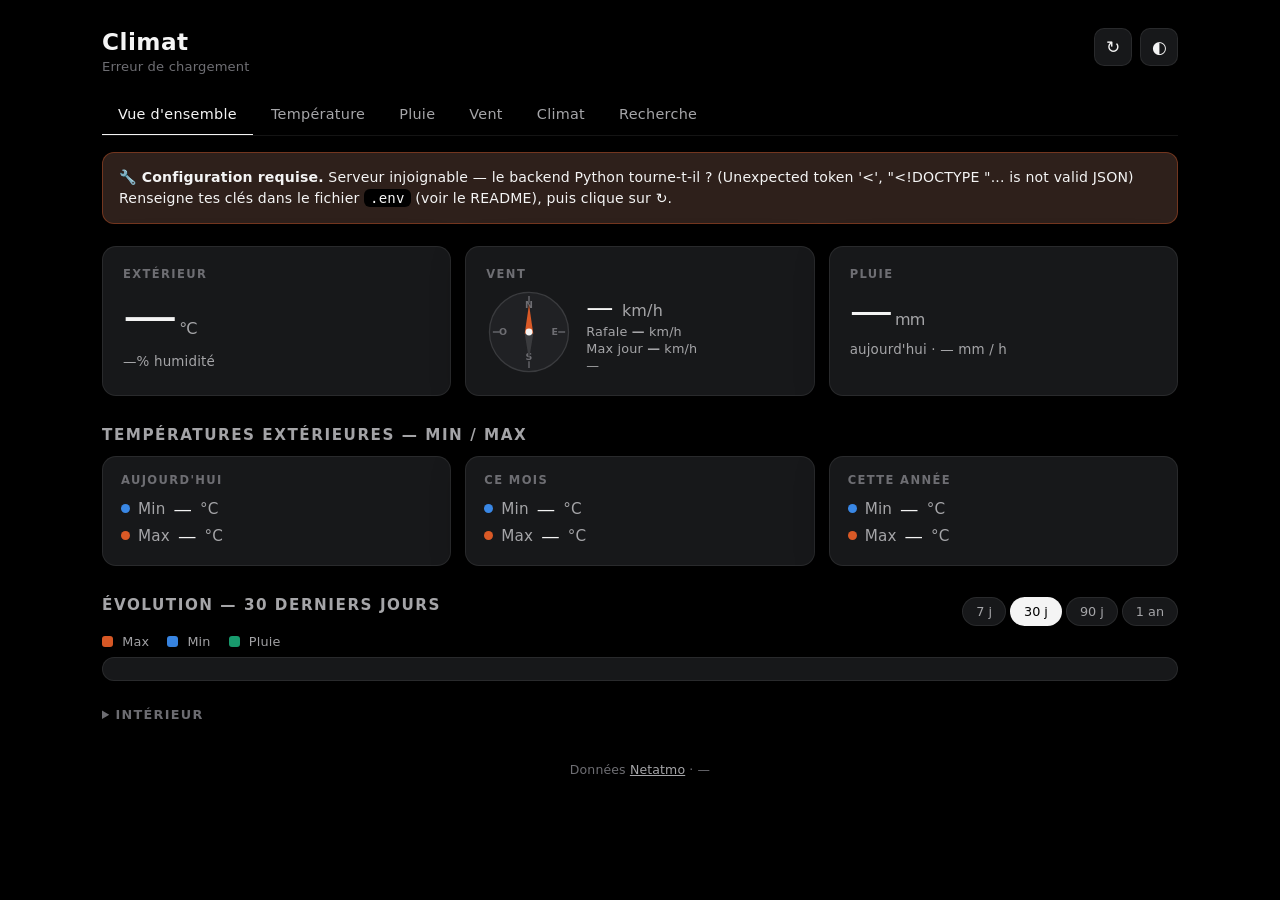
==== public/index.html @ b46e7091 "Dashboard climat Netatmo : app + export statique (site public / webapp) Co-Authored-By: Claude Fable" ====
<!DOCTYPE html>
<html lang="fr">
<head>
  <meta charset="utf-8" />
  <meta name="viewport" content="width=device-width, initial-scale=1" />
  <title>Climat · Netatmo</title>
  <link rel="stylesheet" href="style.css" />
  <link rel="icon" href="data:image/svg+xml,<svg xmlns='http://www.w3.org/2000/svg' viewBox='0 0 100 100'><text y='.9em' font-size='90'>🌤️</text></svg>" />
</head>
<body>
  <div class="wrap">
    <header class="top">
      <div class="top-left">
        <h1 id="station-name">Climat</h1>
        <p class="sub" id="updated">Chargement…</p>
      </div>
      <div class="top-right">
        <select id="station-select" class="station-select hidden" title="Choisir une station"></select>
        <button id="refresh" class="btn" title="Rafraîchir">↻</button>
        <button id="theme" class="btn" title="Thème clair/sombre">◐</button>
      </div>
    </header>

    <nav class="tabs" id="tabs">
      <button data-tab="overview" class="active">Vue d'ensemble</button>
      <button data-tab="temperature">Température</button>
      <button data-tab="rain">Pluie</button>
      <button data-tab="wind">Vent</button>
      <button data-tab="climate">Climat</button>
      <button data-tab="search">Recherche</button>
    </nav>

    <div id="banner" class="banner hidden"></div>

    <!-- ==================== VUE D'ENSEMBLE ==================== -->
    <main id="tab-overview" class="tab-page">
      <section class="tiles">
        <article class="tile tile-hero" id="tile-outdoor">
          <div class="tile-head">Extérieur <span class="trend" id="out-trend"></span></div>
          <div class="tile-value"><span id="out-temp">—</span><span class="unit">°C</span></div>
          <div class="tile-foot"><span id="out-hum">—</span>% humidité</div>
        </article>

        <article class="tile" id="tile-wind">
          <div class="tile-head">Vent</div>
          <div class="wind-row">
            <div class="compass" id="compass">
              <svg viewBox="0 0 100 100" aria-hidden="true">
                <circle cx="50" cy="50" r="46" class="compass-ring" />
                <line x1="50" y1="8" x2="50" y2="16" class="tick" />
                <line x1="50" y1="84" x2="50" y2="92" class="tick" />
                <line x1="8" y1="50" x2="16" y2="50" class="tick" />
                <line x1="84" y1="50" x2="92" y2="50" class="tick" />
                <text x="50" y="22" class="compass-label">N</text>
                <text x="50" y="83" class="compass-label">S</text>
                <text x="80" y="53" class="compass-label">E</text>
                <text x="20" y="53" class="compass-label">O</text>
                <g id="needle" transform="rotate(0 50 50)">
                  <polygon points="50,18 45,52 55,52" class="needle-main" />
                  <polygon points="50,82 45,52 55,52" class="needle-tail" />
                </g>
                <circle cx="50" cy="50" r="4" class="needle-hub" />
              </svg>
            </div>
            <div class="wind-nums">
              <div><span class="big" id="wind-str">—</span> <span class="unit">km/h</span></div>
              <div class="mini">Rafale <strong id="wind-gust">—</strong> km/h</div>
              <div class="mini">Max jour <strong id="wind-max">—</strong> km/h</div>
              <div class="mini" id="wind-dir">—</div>
            </div>
          </div>
        </article>

        <article class="tile" id="tile-rain">
          <div class="tile-head">Pluie</div>
          <div class="tile-value"><span id="rain-day">—</span><span class="unit">mm</span></div>
          <div class="tile-foot">aujourd'hui · <span id="rain-hour">—</span> mm / h</div>
        </article>
      </section>

      <section class="minmax">
        <h2>Températures extérieures — min / max</h2>
        <div class="minmax-grid">
          <div class="mm-card">
            <div class="mm-title">Aujourd'hui</div>
            <div class="mm-row"><span class="dot dot-min"></span> Min <b id="d-min">—</b>°C <em id="d-min-t"></em></div>
            <div class="mm-row"><span class="dot dot-max"></span> Max <b id="d-max">—</b>°C <em id="d-max-t"></em></div>
          </div>
          <div class="mm-card">
            <div class="mm-title">Ce mois</div>
            <div class="mm-row"><span class="dot dot-min"></span> Min <b id="m-min">—</b>°C <em id="m-min-t"></em></div>
            <div class="mm-row"><span class="dot dot-max"></span> Max <b id="m-max">—</b>°C <em id="m-max-t"></em></div>
          </div>
          <div class="mm-card">
            <div class="mm-title">Cette année</div>
            <div class="mm-row"><span class="dot dot-min"></span> Min <b id="y-min">—</b>°C <em id="y-min-t"></em></div>
            <div class="mm-row"><span class="dot dot-max"></span> Max <b id="y-max">—</b>°C <em id="y-max-t"></em></div>
          </div>
        </div>
      </section>

      <section class="chart-section">
        <div class="chart-head">
          <h2>Évolution — <span id="range-label">30 derniers jours</span></h2>
          <div class="range-btns" id="range-btns">
            <button data-days="7">7 j</button>
            <button data-days="30" class="active">30 j</button>
            <button data-days="90">90 j</button>
            <button data-days="365">1 an</button>
          </div>
        </div>
        <div class="legend">
          <span><span class="swatch sw-max"></span> Max</span>
          <span><span class="swatch sw-min"></span> Min</span>
          <span><span class="swatch sw-rain"></span> Pluie</span>
        </div>
        <div id="chart" class="chart"></div>
      </section>

      <!-- Intérieur : accessible mais discret, en bas -->
      <details class="indoor-details">
        <summary>Intérieur</summary>
        <div class="indoor-line">
          <span><b id="in-temp">—</b> °C</span>
          <span><b id="in-hum">—</b> % humidité</span>
          <span>CO₂ <b id="in-co2">—</b> ppm</span>
          <span><b id="in-pres">—</b> mbar</span>
        </div>
      </details>
    </main>

    <!-- ==================== TEMPÉRATURE ==================== -->
    <main id="tab-temperature" class="tab-page hidden"></main>
    <!-- ==================== PLUIE ==================== -->
    <main id="tab-rain" class="tab-page hidden"></main>
    <!-- ==================== VENT ==================== -->
    <main id="tab-wind" class="tab-page hidden"></main>
    <!-- ==================== CLIMAT ==================== -->
    <main id="tab-climate" class="tab-page hidden"></main>

    <!-- ==================== RECHERCHE ==================== -->
    <main id="tab-search" class="tab-page hidden">
      <section class="search-box">
        <input type="text" id="search-input" placeholder="Ex : jour le plus chaud · les plus froids en 2023 · compare les 12 juin · jours les plus pluvieux…" />
        <button id="search-go" class="btn-primary">Chercher</button>
      </section>
      <div class="search-hints">
        <button class="hint">jour le plus chaud</button>
        <button class="hint">jour le plus froid</button>
        <button class="hint">jours les plus pluvieux</button>
        <button class="hint">plus grosses rafales</button>
        <button class="hint">compare les 12 juin</button>
        <button class="hint">plus grosses amplitudes</button>
      </div>
      <div id="search-results"></div>
    </main>

    <footer class="foot">
      Données <a href="https://www.netatmo.com" target="_blank" rel="noopener">Netatmo</a> ·
      <span id="db-note">—</span>
    </footer>
  </div>

  <script src="app.js"></script>
</body>
</html>
---- public/style.css ----
/* ============ Thème "Tesla" : noir profond, épuré, précis ============ */
:root[data-theme="dark"], :root {
  color-scheme: dark;
  --page:    #000000;
  --surface: #17181a;
  --surface-2: #202124;
  --ink:     #f4f4f4;
  --ink-2:   #a5a5a8;
  --muted:   #6e6e73;
  --grid:    #26272a;
  --axis:    #3a3b3e;
  --border:  rgba(255,255,255,0.08);
  --accent:  #3e6ae1;          /* bleu Tesla */
  --max:     #d95926;          /* orange (palette validée dark) */
  --min:     #3987e5;          /* bleu */
  --rain:    #199e70;          /* aqua */
  --hot:     #e66767;
  --shadow:  0 1px 2px rgba(0,0,0,.4), 0 8px 32px rgba(0,0,0,.35);
  --radius:  14px;
}
:root[data-theme="light"] {
  color-scheme: light;
  --page:    #f4f4f4;
  --surface: #ffffff;
  --surface-2: #fafafa;
  --ink:     #171a20;          /* encre Tesla */
  --ink-2:   #5c5e62;
  --muted:   #8e8e93;
  --grid:    #e8e8e8;
  --axis:    #d0d1d2;
  --border:  rgba(0,0,0,0.08);
  --accent:  #3e6ae1;
  --max:     #eb6834;
  --min:     #2a78d6;
  --rain:    #1baf7a;
  --hot:     #e34948;
  --shadow:  0 1px 2px rgba(0,0,0,.04), 0 4px 16px rgba(0,0,0,.06);
}

* { box-sizing: border-box; }
html { scroll-behavior: smooth; }
body {
  margin: 0;
  background: var(--page);
  color: var(--ink);
  font-family: system-ui, -apple-system, "Segoe UI", sans-serif;
  -webkit-font-smoothing: antialiased;
  letter-spacing: .01em;
}
.wrap { max-width: 1120px; margin: 0 auto; padding: 28px 22px 56px; }
.hidden { display: none !important; }

/* ---------- En-tête ---------- */
.top { display: flex; align-items: flex-start; justify-content: space-between; gap: 16px; }
h1 { font-size: 1.45rem; margin: 0; font-weight: 600; letter-spacing: .02em; }
.sub { margin: 4px 0 0; color: var(--muted); font-size: .82rem; }
.top-right { display: flex; gap: 8px; align-items: center; }
.btn {
  width: 38px; height: 38px; border-radius: 10px; border: 1px solid var(--border);
  background: var(--surface); color: var(--ink); font-size: 1.05rem; cursor: pointer;
  transition: background .15s ease, transform .1s ease;
}
.btn:hover { background: var(--surface-2); }
.btn:active { transform: scale(.94); }
.station-select {
  height: 38px; border-radius: 10px; border: 1px solid var(--border);
  background: var(--surface); color: var(--ink); font-size: .85rem; padding: 0 12px;
  cursor: pointer; max-width: 210px; font-family: inherit;
}

/* ---------- Onglets ---------- */
.tabs {
  display: flex; gap: 2px; margin-top: 22px; overflow-x: auto;
  border-bottom: 1px solid var(--border); padding-bottom: 0;
}
.tabs button {
  appearance: none; background: none; border: none; cursor: pointer;
  color: var(--ink-2); font-size: .9rem; font-family: inherit; font-weight: 500;
  padding: 10px 16px 12px; white-space: nowrap; letter-spacing: .02em;
  border-bottom: 2px solid transparent; margin-bottom: -1px;
  transition: color .15s ease;
}
.tabs button:hover { color: var(--ink); }
.tabs button.active { color: var(--ink); border-bottom-color: var(--ink); }

.tab-page { animation: fadein .18s ease; }
@keyframes fadein { from { opacity: 0; transform: translateY(4px); } to { opacity: 1; } }

.banner {
  margin: 16px 0 0; padding: 14px 16px; border-radius: 12px;
  background: color-mix(in srgb, var(--max) 12%, var(--surface));
  border: 1px solid color-mix(in srgb, var(--max) 40%, transparent);
  font-size: .88rem; line-height: 1.5;
}
.banner code { background: var(--page); padding: 1px 6px; border-radius: 6px; }

/* ---------- Tuiles ---------- */
.tiles {
  display: grid; gap: 14px; margin-top: 22px;
  grid-template-columns: repeat(auto-fit, minmax(230px, 1fr));
}
.tile {
  background: var(--surface); border: 1px solid var(--border); border-radius: var(--radius);
  padding: 20px; box-shadow: var(--shadow); min-height: 132px;
}
.tile-head { font-size: .72rem; text-transform: uppercase; letter-spacing: .12em; color: var(--muted); display:flex; align-items:center; gap:6px; font-weight: 600; }
.tile-value { font-size: 2.7rem; font-weight: 500; letter-spacing: -.02em; margin-top: 8px; line-height: 1; }
.tile-hero .tile-value { font-size: 3.4rem; font-weight: 400; }
.unit { font-size: 1rem; font-weight: 400; color: var(--ink-2); margin-left: 3px; }
.tile-foot { color: var(--ink-2); font-size: .84rem; margin-top: 10px; }
.trend { font-size: .95rem; color: var(--ink-2); }

.wind-row { display: flex; align-items: center; gap: 14px; margin-top: 8px; }
.compass { width: 86px; height: 86px; flex: 0 0 auto; }
.compass svg { width: 100%; height: 100%; }
.compass-ring { fill: var(--surface-2); stroke: var(--axis); stroke-width: 1.5; }
.tick { stroke: var(--muted); stroke-width: 1.5; }
.compass-label { fill: var(--muted); font-size: 11px; text-anchor: middle; font-weight: 600; }
.needle-main { fill: var(--max); }
.needle-tail { fill: var(--axis); }
.needle-hub { fill: var(--ink); }
.wind-nums .big { font-size: 1.7rem; font-weight: 500; }
.wind-nums .mini { font-size: .8rem; color: var(--ink-2); margin-top: 2px; }

/* ---------- Min / Max ---------- */
.minmax { margin-top: 30px; }
h2 { font-size: .95rem; margin: 0 0 12px; font-weight: 600; text-transform: uppercase; letter-spacing: .1em; color: var(--ink-2); }
.minmax-grid { display: grid; gap: 14px; grid-template-columns: repeat(auto-fit, minmax(260px, 1fr)); }
.mm-card {
  background: var(--surface); border: 1px solid var(--border); border-radius: var(--radius);
  padding: 16px 18px; box-shadow: var(--shadow);
}
.mm-title { font-size: .72rem; text-transform: uppercase; letter-spacing: .12em; color: var(--muted); margin-bottom: 8px; font-weight: 600; }
.mm-row { display: flex; align-items: center; gap: 8px; font-size: .95rem; padding: 3px 0; color: var(--ink-2); }
.mm-row b { color: var(--ink); font-size: 1.15rem; font-weight: 500; }
.mm-row em { color: var(--muted); font-style: normal; font-size: .76rem; margin-left: auto; }
.dot { width: 9px; height: 9px; border-radius: 50%; display: inline-block; }
.dot-min { background: var(--min); }
.dot-max { background: var(--max); }

/* ---------- Graphes ---------- */
.chart-section { margin-top: 30px; }
.chart-head { display: flex; align-items: center; justify-content: space-between; gap: 12px; flex-wrap: wrap; }
.range-btns { display: flex; gap: 4px; }
.range-btns button, .year-btns button {
  border: 1px solid var(--border); background: var(--surface); color: var(--ink-2);
  padding: 6px 13px; border-radius: 999px; cursor: pointer; font-size: .8rem; font-family: inherit;
  transition: all .15s ease;
}
.range-btns button.active, .year-btns button.active { background: var(--ink); color: var(--page); border-color: transparent; }
.legend { display: flex; gap: 18px; margin: 8px 0 4px; font-size: .8rem; color: var(--ink-2); flex-wrap: wrap; }
.swatch { width: 11px; height: 11px; border-radius: 3px; display: inline-block; vertical-align: -1px; margin-right: 5px; }
.sw-max { background: var(--max); }
.sw-min { background: var(--min); }
.sw-rain { background: var(--rain); }
.chart, .panel {
  background: var(--surface); border: 1px solid var(--border); border-radius: var(--radius);
  padding: 14px 10px 8px; box-shadow: var(--shadow); margin-top: 8px; position: relative;
}
.panel { padding: 18px 20px; }
.chart svg { width: 100%; height: auto; display: block; }
.gridline { stroke: var(--grid); stroke-width: 1; }
.axis-text { fill: var(--muted); font-size: 11px; }
.band { fill: var(--min); opacity: .12; }
.line-max { fill: none; stroke: var(--max); stroke-width: 2; }
.line-min { fill: none; stroke: var(--min); stroke-width: 2; }
.rain-bar { fill: var(--rain); opacity: .6; }
.crosshair { stroke: var(--axis); stroke-width: 1; stroke-dasharray: 3 3; }
.hover-dot { stroke: var(--surface); stroke-width: 2; }
.tooltip {
  position: absolute; pointer-events: none; background: var(--ink); color: var(--page);
  padding: 8px 10px; border-radius: 8px; font-size: .78rem; line-height: 1.45;
  transform: translate(-50%, -115%); white-space: nowrap; opacity: 0; transition: opacity .1s; z-index: 5;
}

/* ---------- Sections de stats ---------- */
.stat-section { margin-top: 30px; }
.stat-grid { display: grid; gap: 14px; grid-template-columns: repeat(auto-fit, minmax(230px, 1fr)); margin-top: 8px; }
.stat-tile {
  background: var(--surface); border: 1px solid var(--border); border-radius: var(--radius);
  padding: 18px 20px; box-shadow: var(--shadow);
}
.stat-tile .label { font-size: .72rem; text-transform: uppercase; letter-spacing: .12em; color: var(--muted); font-weight: 600; }
.stat-tile .value { font-size: 2rem; font-weight: 500; margin-top: 6px; letter-spacing: -.01em; }
.stat-tile .value .unit { font-size: .95rem; }
.stat-tile .detail { font-size: .8rem; color: var(--ink-2); margin-top: 6px; }

/* ---------- Tableaux ---------- */
.table-wrap { overflow-x: auto; margin-top: 8px; }
table.data {
  width: 100%; border-collapse: collapse; font-size: .87rem;
  background: var(--surface); border: 1px solid var(--border); border-radius: var(--radius);
  overflow: hidden; box-shadow: var(--shadow);
}
table.data th {
  text-align: right; padding: 10px 14px; color: var(--muted); font-weight: 600;
  font-size: .72rem; text-transform: uppercase; letter-spacing: .08em;
  border-bottom: 1px solid var(--border); white-space: nowrap;
}
table.data th:first-child, table.data td:first-child { text-align: left; }
table.data td { padding: 9px 14px; text-align: right; border-bottom: 1px solid var(--grid); font-variant-numeric: tabular-nums; color: var(--ink-2); white-space: nowrap; }
table.data td:first-child { color: var(--ink); font-weight: 500; }
table.data tr:last-child td { border-bottom: none; }
table.data tr:hover td { background: var(--surface-2); }
td.pos { color: var(--hot); }
td.neg { color: var(--min); }
td.best { color: var(--ink); font-weight: 600; }

/* ---------- Recherche ---------- */
.search-box { display: flex; gap: 10px; margin-top: 24px; }
#search-input {
  flex: 1; height: 46px; border-radius: 12px; border: 1px solid var(--border);
  background: var(--surface); color: var(--ink); padding: 0 16px; font-size: .95rem; font-family: inherit;
}
#search-input:focus { outline: 2px solid var(--accent); outline-offset: -1px; }
.btn-primary {
  height: 46px; padding: 0 22px; border-radius: 12px; border: none; cursor: pointer;
  background: var(--accent); color: #fff; font-size: .9rem; font-weight: 600; font-family: inherit;
}
.search-hints { display: flex; gap: 8px; flex-wrap: wrap; margin-top: 12px; }
.hint {
  border: 1px solid var(--border); background: var(--surface); color: var(--ink-2);
  padding: 6px 14px; border-radius: 999px; cursor: pointer; font-size: .8rem; font-family: inherit;
}
.hint:hover { color: var(--ink); background: var(--surface-2); }
#search-results { margin-top: 20px; }
.result-label { font-size: 1.02rem; font-weight: 600; margin: 18px 0 10px; }

/* ---------- Intérieur discret ---------- */
.indoor-details { margin-top: 26px; color: var(--muted); }
.indoor-details summary { cursor: pointer; font-size: .8rem; text-transform: uppercase; letter-spacing: .1em; font-weight: 600; }
.indoor-line { display: flex; gap: 24px; flex-wrap: wrap; padding: 12px 4px; font-size: .9rem; color: var(--ink-2); }
.indoor-line b { color: var(--ink); font-weight: 500; }

/* ---------- Divers ---------- */
.loading { color: var(--muted); padding: 40px; text-align: center; font-size: .9rem; }
.note { color: var(--muted); font-size: .8rem; margin-top: 8px; line-height: 1.5; }
.foot { margin-top: 40px; color: var(--muted); font-size: .78rem; text-align: center; }
.foot a { color: var(--ink-2); }
.two-cols { display: grid; gap: 14px; grid-template-columns: 1fr 1fr; }
@media (max-width: 800px) { .two-cols { grid-template-columns: 1fr; } }
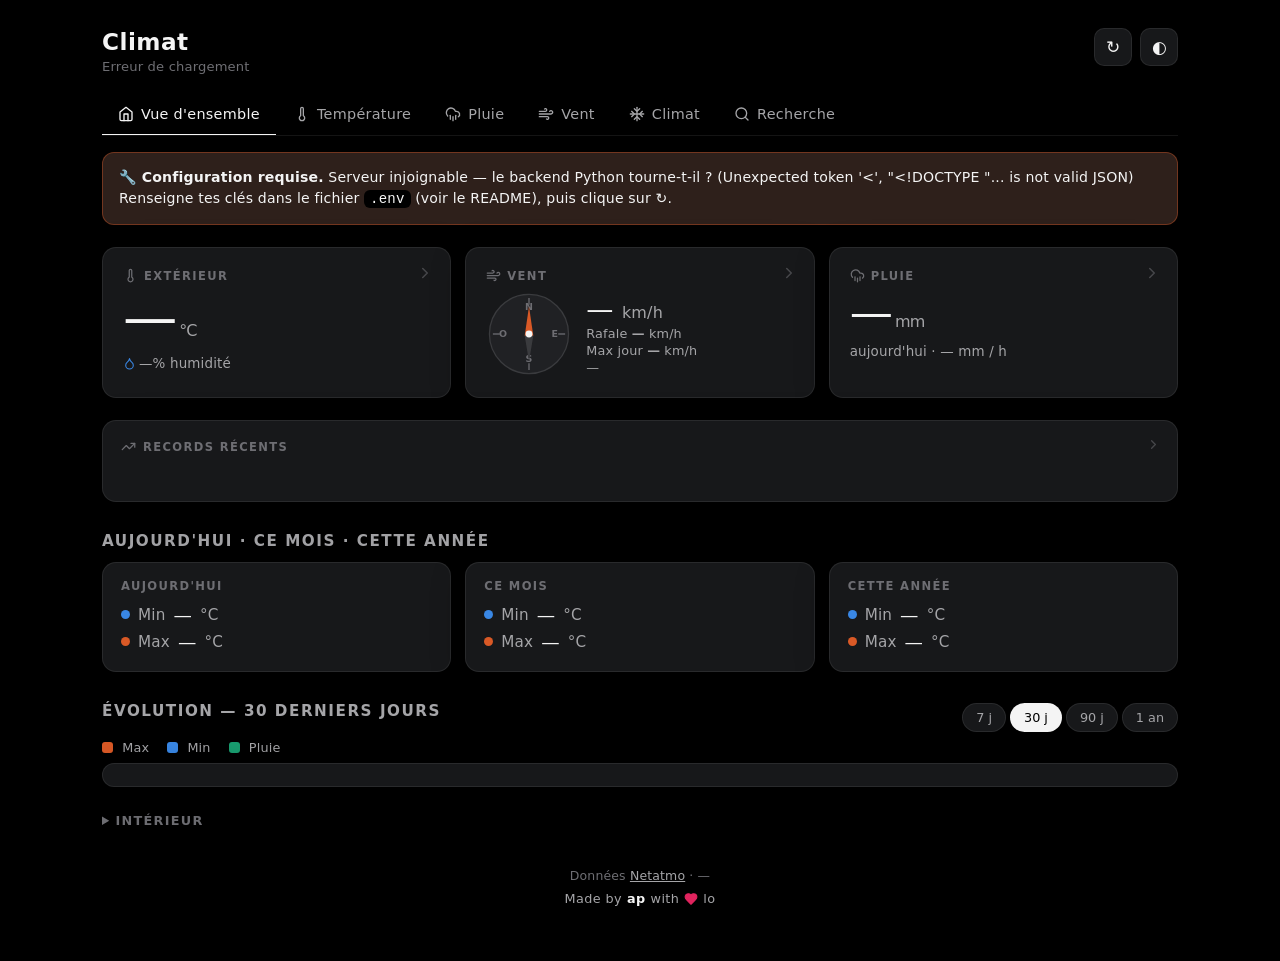
==== commit ce88e029: "Vue d'ensemble iPhone : records récents saisonniers, dernière pluie, tuiles cliquables, icônes Lucid" ====
--- a/public/index.html
+++ b/public/index.html
@@ -2,7 +2,7 @@
 <html lang="fr">
 <head>
   <meta charset="utf-8" />
-  <meta name="viewport" content="width=device-width, initial-scale=1" />
+  <meta name="viewport" content="width=device-width, initial-scale=1, viewport-fit=cover" />
   <title>Climat · Netatmo</title>
   <link rel="stylesheet" href="style.css" />
   <link rel="icon" href="data:image/svg+xml,<svg xmlns='http://www.w3.org/2000/svg' viewBox='0 0 100 100'><text y='.9em' font-size='90'>🌤️</text></svg>" />
@@ -22,12 +22,12 @@
     </header>
 
     <nav class="tabs" id="tabs">
-      <button data-tab="overview" class="active">Vue d'ensemble</button>
-      <button data-tab="temperature">Température</button>
-      <button data-tab="rain">Pluie</button>
-      <button data-tab="wind">Vent</button>
-      <button data-tab="climate">Climat</button>
-      <button data-tab="search">Recherche</button>
+      <button data-tab="overview" class="active" data-ic="home">Vue d'ensemble</button>
+      <button data-tab="temperature" data-ic="thermometer">Température</button>
+      <button data-tab="rain" data-ic="rain">Pluie</button>
+      <button data-tab="wind" data-ic="wind">Vent</button>
+      <button data-tab="climate" data-ic="snowflake">Climat</button>
+      <button data-tab="search" data-ic="search">Recherche</button>
     </nav>
 
     <div id="banner" class="banner hidden"></div>
@@ -35,14 +35,16 @@
     <!-- ==================== VUE D'ENSEMBLE ==================== -->
     <main id="tab-overview" class="tab-page">
       <section class="tiles">
-        <article class="tile tile-hero" id="tile-outdoor">
-          <div class="tile-head">Extérieur <span class="trend" id="out-trend"></span></div>
+        <article class="tile tile-hero tappable" id="tile-outdoor" data-goto="temperature">
+          <div class="tile-head" data-ic="thermometer">Extérieur <span class="trend" id="out-trend"></span></div>
           <div class="tile-value"><span id="out-temp">—</span><span class="unit">°C</span></div>
-          <div class="tile-foot"><span id="out-hum">—</span>% humidité</div>
+          <div class="tile-foot"><span data-ic="droplet" class="foot-ic"></span><span id="out-hum">—</span>% humidité</div>
+          <span class="go" data-ic="arrowRight"></span>
         </article>
 
-        <article class="tile" id="tile-wind">
-          <div class="tile-head">Vent</div>
+        <article class="tile tappable" id="tile-wind" data-goto="wind">
+          <div class="tile-head" data-ic="wind">Vent</div>
+          <span class="go" data-ic="arrowRight"></span>
           <div class="wind-row">
             <div class="compass" id="compass">
               <svg viewBox="0 0 100 100" aria-hidden="true">
@@ -71,15 +73,28 @@
           </div>
         </article>
 
-        <article class="tile" id="tile-rain">
-          <div class="tile-head">Pluie</div>
+        <article class="tile tappable" id="tile-rain" data-goto="rain">
+          <div class="tile-head" data-ic="rain">Pluie</div>
+          <span class="go" data-ic="arrowRight"></span>
           <div class="tile-value"><span id="rain-day">—</span><span class="unit">mm</span></div>
           <div class="tile-foot">aujourd'hui · <span id="rain-hour">—</span> mm / h</div>
+          <div class="last-rain" id="last-rain"></div>
         </article>
       </section>
 
+      <!-- Records récents / bascule de saison -->
+      <section class="recent tappable" id="recent-card" data-goto="temperature">
+        <div class="recent-head">
+          <span data-ic="trending">Records récents</span>
+          <span class="go" data-ic="arrowRight"></span>
+        </div>
+        <div class="recent-extremes" id="recent-extremes"></div>
+        <div class="season-record" id="season-record"></div>
+        <div class="thresholds" id="thresholds"></div>
+      </section>
+
       <section class="minmax">
-        <h2>Températures extérieures — min / max</h2>
+        <h2>Aujourd'hui · ce mois · cette année</h2>
         <div class="minmax-grid">
           <div class="mm-card">
             <div class="mm-title">Aujourd'hui</div>
@@ -156,8 +171,8 @@
     </main>
 
     <footer class="foot">
-      Données <a href="https://www.netatmo.com" target="_blank" rel="noopener">Netatmo</a> ·
-      <span id="db-note">—</span>
+      <div class="foot-data">Données <a href="https://www.netatmo.com" target="_blank" rel="noopener">Netatmo</a> · <span id="db-note">—</span></div>
+      <div class="signature">Made by <b>ap</b> with <span class="sig-heart" data-ic="heart"></span> lo</div>
     </footer>
   </div>
 
--- a/public/style.css
+++ b/public/style.css
@@ -239,3 +239,91 @@
 .foot a { color: var(--ink-2); }
 .two-cols { display: grid; gap: 14px; grid-template-columns: 1fr 1fr; }
 @media (max-width: 800px) { .two-cols { grid-template-columns: 1fr; } }
+
+/* ============ Icônes Lucide ============ */
+.ic { width: 18px; height: 18px; flex: 0 0 auto; vertical-align: middle; }
+.tile-head .ic { width: 15px; height: 15px; }
+.foot-ic .ic { width: 13px; height: 13px; margin-right: 3px; color: var(--min); }
+.tabs button { display: inline-flex; align-items: center; gap: 7px; }
+.tabs .ic { width: 16px; height: 16px; }
+.tabs { scrollbar-width: none; }
+.tabs::-webkit-scrollbar { display: none; }
+
+/* ============ Tuiles cliquables ============ */
+.tappable { cursor: pointer; -webkit-tap-highlight-color: transparent;
+  transition: transform .08s ease, border-color .15s ease; }
+.tappable:active { transform: scale(.985); }
+.tappable:hover { border-color: color-mix(in srgb, var(--accent) 45%, var(--border)); }
+.tile { position: relative; }
+.go { position: absolute; top: 16px; right: 16px; color: var(--muted); opacity: .55; display: flex; }
+.go .ic { width: 18px; height: 18px; }
+
+/* ============ Dernière pluie (tuile pluie) ============ */
+.last-rain { display: flex; align-items: center; gap: 6px; font-size: .82rem;
+  color: var(--ink-2); margin-top: 12px; padding-top: 11px; border-top: 1px solid var(--border); }
+.last-rain:empty { display: none; }
+.last-rain .ic { width: 15px; height: 15px; color: var(--rain); }
+.last-rain b { color: var(--ink); font-weight: 600; }
+
+/* ============ Records récents / bascule de saison ============ */
+.recent { margin-top: 22px; background: var(--surface); border: 1px solid var(--border);
+  border-radius: var(--radius); box-shadow: var(--shadow); padding: 18px; position: relative; }
+.recent-head { display: flex; align-items: center; justify-content: space-between;
+  font-size: .72rem; text-transform: uppercase; letter-spacing: .12em; color: var(--muted); font-weight: 600; }
+.recent-head > span:first-child { display: flex; align-items: center; gap: 7px; }
+.recent-head .ic { width: 15px; height: 15px; }
+.recent-extremes { display: grid; grid-template-columns: 1fr 1fr; gap: 12px; margin-top: 14px; }
+.rex { display: flex; gap: 12px; align-items: center; background: var(--surface-2);
+  border-radius: 12px; padding: 14px; }
+.rex-ic { display: flex; }
+.rex-ic .ic { width: 26px; height: 26px; }
+.rex-min .rex-ic { color: var(--min); }
+.rex-max .rex-ic { color: var(--max); }
+.rex-label { font-size: .68rem; text-transform: uppercase; letter-spacing: .1em; color: var(--muted); font-weight: 600; }
+.rex-val { font-size: 1.9rem; font-weight: 500; line-height: 1.05; letter-spacing: -.02em; }
+.rex-val .u { font-size: 1rem; color: var(--ink-2); }
+.rex-when { font-size: .77rem; color: var(--ink-2); margin-top: 3px; }
+.season-record { margin-top: 15px; font-size: .9rem; color: var(--ink-2);
+  display: flex; align-items: center; gap: 7px; flex-wrap: wrap; line-height: 1.5; }
+.season-record:empty { display: none; }
+.season-record b { color: var(--ink); font-weight: 600; }
+.sr-when { color: var(--muted); font-size: .82rem; }
+.sr-ic { display: inline-flex; } .sr-ic .ic { width: 16px; height: 16px; }
+.sr-ic.cold { color: var(--min); } .sr-ic.hot { color: var(--max); }
+.thresholds { display: flex; flex-wrap: wrap; gap: 8px; margin-top: 15px; }
+.thr { display: flex; align-items: center; gap: 7px; background: var(--surface-2);
+  border: 1px solid var(--border); border-radius: 999px; padding: 6px 12px; font-size: .8rem; }
+.thr-chip { font-weight: 600; color: var(--ink); font-variant-numeric: tabular-nums; }
+.thr-when { color: var(--ink-2); }
+.thr-ago { color: var(--muted); font-size: .73rem; }
+.thr-recent { border-color: color-mix(in srgb, var(--accent) 55%, transparent);
+  background: color-mix(in srgb, var(--accent) 14%, var(--surface-2)); }
+.thr-recent .thr-chip { color: var(--accent); }
+
+/* ============ Signature ============ */
+.foot { display: flex; flex-direction: column; gap: 8px; align-items: center; }
+.signature { font-size: .8rem; color: var(--ink-2); display: flex; align-items: center;
+  gap: 5px; letter-spacing: .03em; }
+.signature b { color: var(--ink); font-weight: 600; }
+.sig-heart { display: inline-flex; }
+.sig-heart .ic { width: 14px; height: 14px; fill: #e0245e; stroke: #e0245e; }
+
+/* ============ Optimisations iPhone ============ */
+@media (max-width: 640px) {
+  .wrap { padding: max(16px, env(safe-area-inset-top)) max(15px, env(safe-area-inset-left))
+    calc(40px + env(safe-area-inset-bottom)) max(15px, env(safe-area-inset-right)); }
+  h1 { font-size: 1.3rem; }
+  .tiles { grid-template-columns: 1fr; gap: 12px; margin-top: 18px; }
+  .tile { min-height: 0; padding: 18px; }
+  .tile-value { font-size: 2.6rem; }
+  .tile-hero .tile-value { font-size: 3.1rem; }
+  .minmax-grid { grid-template-columns: 1fr; }
+  .rex-val { font-size: 1.8rem; }
+  .tabs { margin-top: 18px; }
+  .tabs button { padding: 10px 13px; font-size: .84rem; }
+  h2 { font-size: .82rem; }
+  /* Graphe : agrandir texte et traits (le viewBox est réduit sur petit écran) */
+  .axis-text { font-size: 19px; }
+  .line-max, .line-min { stroke-width: 3; }
+  .band { opacity: .16; }
+}
